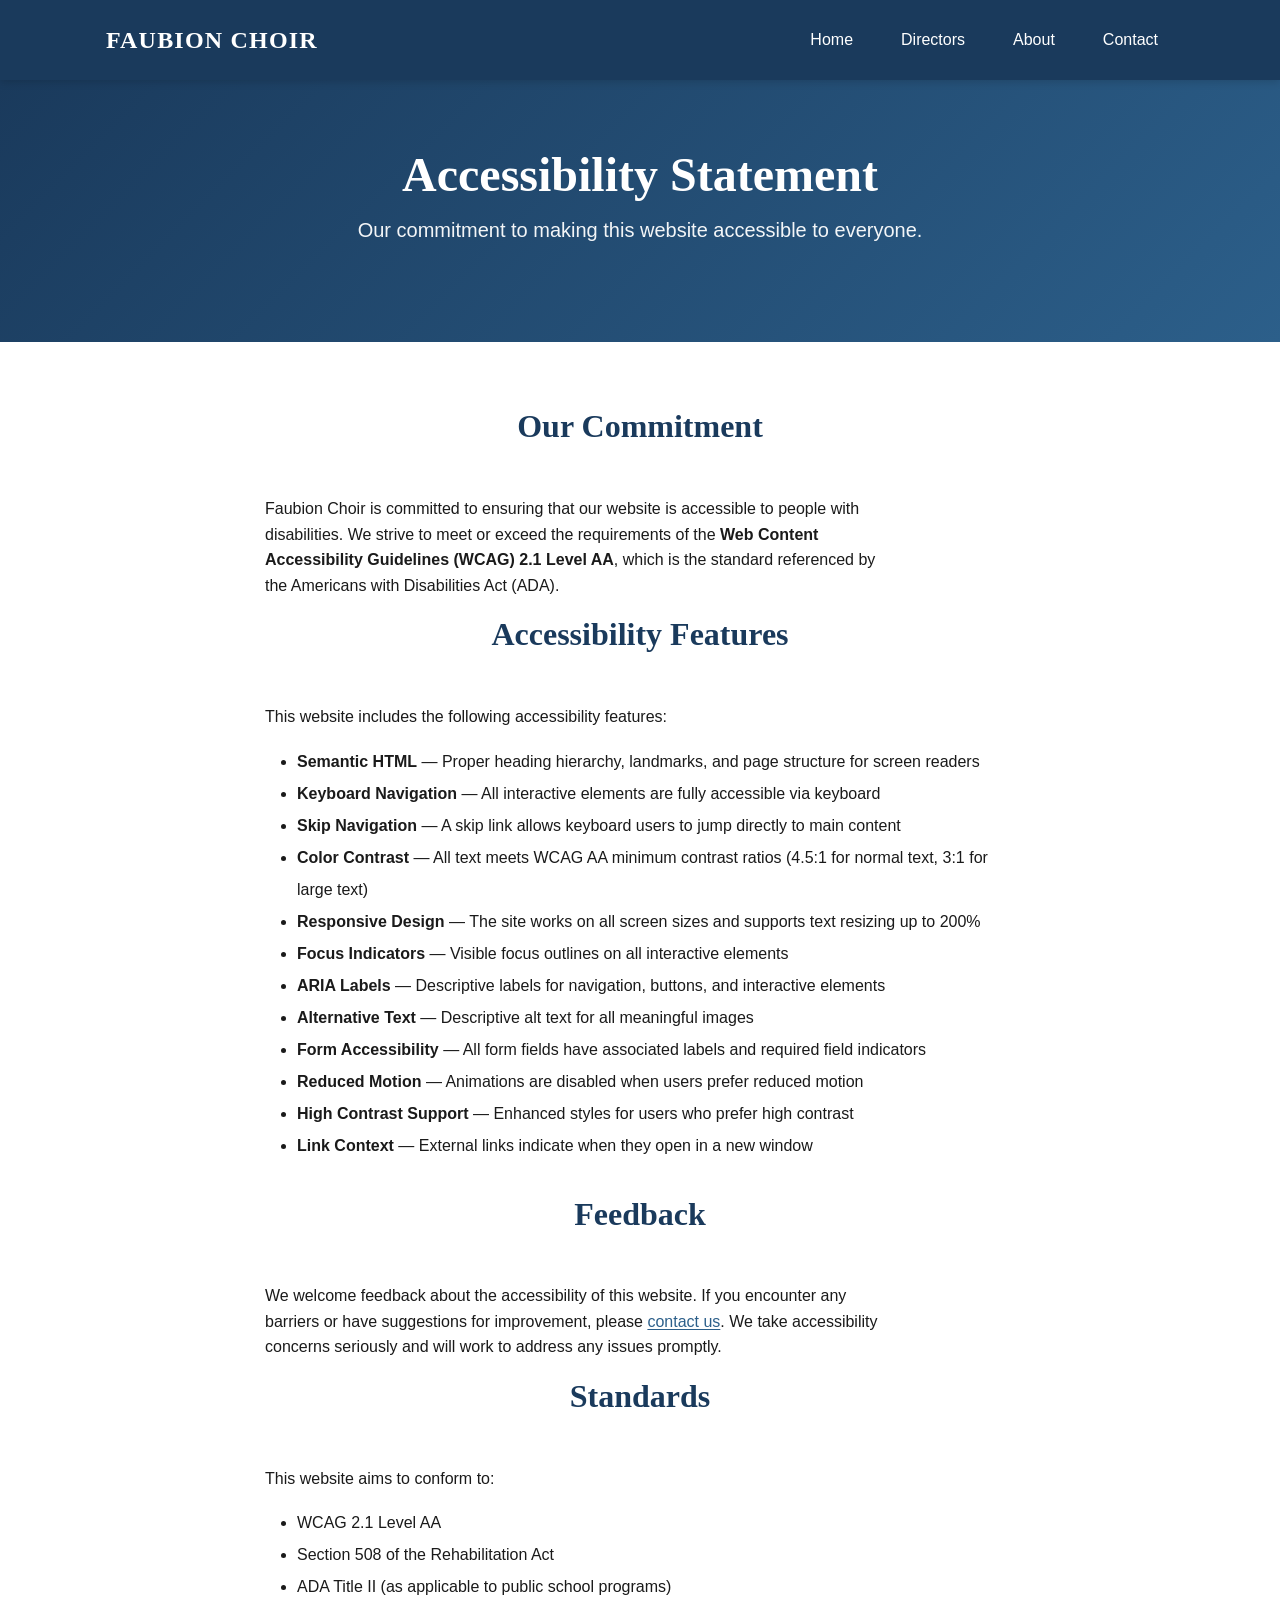
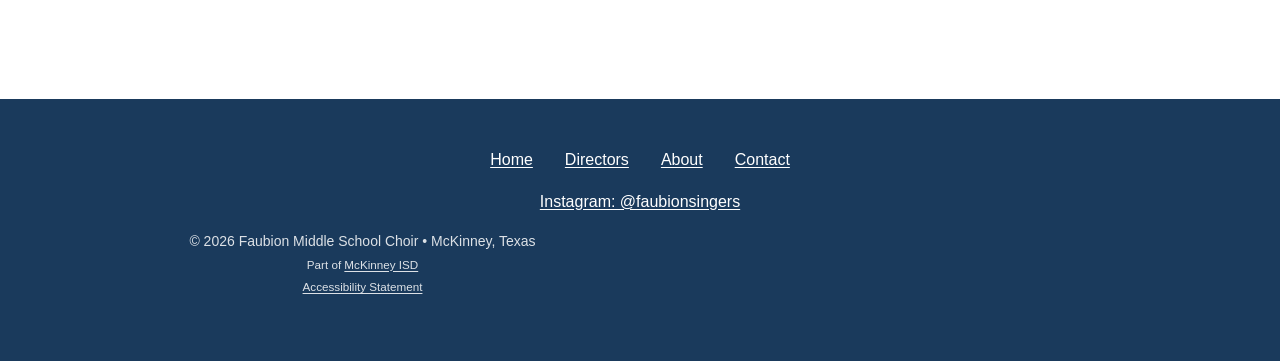
==== accessibility.html @ 10876314 "Add ADA/WCAG 2.1 AA compliant Faubion Choir website Create a fully accessible version of faubionchoi" ====
<!DOCTYPE html>
<html lang="en">
<head>
  <meta charset="UTF-8">
  <meta name="viewport" content="width=device-width, initial-scale=1.0">
  <meta name="description" content="Accessibility statement for the Faubion Choir website. Learn about our commitment to WCAG 2.1 AA compliance.">
  <title>Accessibility - FAUBION CHOIR</title>
  <link rel="stylesheet" href="css/style.css">
</head>
<body>
  <a href="#main-content" class="skip-link">Skip to main content</a>

  <header class="site-header" role="banner">
    <div class="header-inner">
      <div class="site-logo">
        <a href="index.html" aria-label="Faubion Choir - Home">FAUBION CHOIR</a>
      </div>

      <button id="nav-toggle" class="nav-toggle" aria-expanded="false" aria-controls="main-nav" aria-label="Toggle navigation menu">
        <span class="hamburger-icon" aria-hidden="true">&#9776;</span>
        <span class="close-icon" aria-hidden="true">&#10005;</span>
      </button>

      <nav id="main-nav" class="main-nav" aria-label="Main navigation">
        <ul role="list">
          <li><a href="index.html">Home</a></li>
          <li><a href="directors.html">Directors</a></li>
          <li><a href="about.html">About</a></li>
          <li><a href="contact.html">Contact</a></li>
        </ul>
      </nav>
    </div>
  </header>

  <main id="main-content">
    <section class="hero" aria-labelledby="a11y-heading">
      <h1 id="a11y-heading">Accessibility Statement</h1>
      <p>Our commitment to making this website accessible to everyone.</p>
    </section>

    <section class="section" aria-labelledby="commitment-heading">
      <div class="section-inner" style="max-width: 750px;">
        <h2 id="commitment-heading">Our Commitment</h2>
        <p>Faubion Choir is committed to ensuring that our website is accessible to people with disabilities. We strive to meet or exceed the requirements of the <strong>Web Content Accessibility Guidelines (WCAG) 2.1 Level AA</strong>, which is the standard referenced by the Americans with Disabilities Act (ADA).</p>

        <h2>Accessibility Features</h2>
        <p>This website includes the following accessibility features:</p>
        <ul style="margin-bottom: var(--space-lg); padding-left: var(--space-lg); line-height: 2;">
          <li><strong>Semantic HTML</strong> &mdash; Proper heading hierarchy, landmarks, and page structure for screen readers</li>
          <li><strong>Keyboard Navigation</strong> &mdash; All interactive elements are fully accessible via keyboard</li>
          <li><strong>Skip Navigation</strong> &mdash; A skip link allows keyboard users to jump directly to main content</li>
          <li><strong>Color Contrast</strong> &mdash; All text meets WCAG AA minimum contrast ratios (4.5:1 for normal text, 3:1 for large text)</li>
          <li><strong>Responsive Design</strong> &mdash; The site works on all screen sizes and supports text resizing up to 200%</li>
          <li><strong>Focus Indicators</strong> &mdash; Visible focus outlines on all interactive elements</li>
          <li><strong>ARIA Labels</strong> &mdash; Descriptive labels for navigation, buttons, and interactive elements</li>
          <li><strong>Alternative Text</strong> &mdash; Descriptive alt text for all meaningful images</li>
          <li><strong>Form Accessibility</strong> &mdash; All form fields have associated labels and required field indicators</li>
          <li><strong>Reduced Motion</strong> &mdash; Animations are disabled when users prefer reduced motion</li>
          <li><strong>High Contrast Support</strong> &mdash; Enhanced styles for users who prefer high contrast</li>
          <li><strong>Link Context</strong> &mdash; External links indicate when they open in a new window</li>
        </ul>

        <h2>Feedback</h2>
        <p>We welcome feedback about the accessibility of this website. If you encounter any barriers or have suggestions for improvement, please <a href="contact.html">contact us</a>. We take accessibility concerns seriously and will work to address any issues promptly.</p>

        <h2>Standards</h2>
        <p>This website aims to conform to:</p>
        <ul style="margin-bottom: var(--space-lg); padding-left: var(--space-lg); line-height: 2;">
          <li>WCAG 2.1 Level AA</li>
          <li>Section 508 of the Rehabilitation Act</li>
          <li>ADA Title II (as applicable to public school programs)</li>
        </ul>
      </div>
    </section>
  </main>

  <footer class="site-footer" role="contentinfo">
    <div class="footer-inner">
      <nav class="footer-nav" aria-label="Footer navigation">
        <ul role="list">
          <li><a href="index.html">Home</a></li>
          <li><a href="directors.html">Directors</a></li>
          <li><a href="about.html">About</a></li>
          <li><a href="contact.html">Contact</a></li>
        </ul>
      </nav>
      <div class="footer-social">
        <a href="https://www.instagram.com/faubionsingers/" target="_blank" rel="noopener noreferrer" aria-label="Faubion Choir on Instagram (opens in new window)">
          Instagram: @faubionsingers
        </a>
      </div>
      <p class="footer-copy">
        &copy; 2026 Faubion Middle School Choir &bull; McKinney, Texas<br>
        <small>Part of <a href="https://www.mckinneyisd.net" target="_blank" rel="noopener noreferrer">McKinney ISD</a></small><br>
        <small><a href="accessibility.html">Accessibility Statement</a></small>
      </p>
    </div>
  </footer>

  <script src="js/main.js"></script>
</body>
</html>
---- css/style.css ----
/* ===== CSS Custom Properties ===== */
:root {
  /* Colors - WCAG AA contrast ratios verified */
  --color-primary: #1a3a5c;       /* Dark navy - 10.5:1 on white */
  --color-primary-light: #2c5f8a; /* Medium navy - 5.2:1 on white */
  --color-accent: #b8860b;        /* Dark goldenrod - 4.6:1 on white */
  --color-accent-dark: #8b6508;   /* Darker gold - 5.8:1 on white */
  --color-text: #1a1a1a;          /* Near black - 16.6:1 on white */
  --color-text-light: #4a4a4a;    /* Dark gray - 8.6:1 on white */
  --color-bg: #ffffff;
  --color-bg-alt: #f5f5f0;
  --color-bg-dark: #1a3a5c;
  --color-border: #d0d0d0;
  --color-focus: #2c5f8a;
  --color-white: #ffffff;
  --color-error: #c0392b;

  /* Typography */
  --font-heading: 'Georgia', 'Times New Roman', serif;
  --font-body: 'Segoe UI', 'Helvetica Neue', Arial, sans-serif;

  /* Spacing */
  --space-xs: 0.25rem;
  --space-sm: 0.5rem;
  --space-md: 1rem;
  --space-lg: 2rem;
  --space-xl: 3rem;
  --space-2xl: 4rem;

  /* Layout */
  --max-width: 1100px;
  --header-height: 80px;
}

/* ===== Reset & Base ===== */
*,
*::before,
*::after {
  box-sizing: border-box;
  margin: 0;
  padding: 0;
}

html {
  font-size: 100%;
  scroll-behavior: smooth;
}

/* Respect reduced motion preference */
@media (prefers-reduced-motion: reduce) {
  html {
    scroll-behavior: auto;
  }
  *,
  *::before,
  *::after {
    animation-duration: 0.01ms !important;
    animation-iteration-count: 1 !important;
    transition-duration: 0.01ms !important;
  }
}

body {
  font-family: var(--font-body);
  font-size: 1rem;
  line-height: 1.6;
  color: var(--color-text);
  background-color: var(--color-bg);
  -webkit-text-size-adjust: 100%;
}

/* ===== Focus Styles (ADA Critical) ===== */
:focus-visible {
  outline: 3px solid var(--color-focus);
  outline-offset: 2px;
}

:focus:not(:focus-visible) {
  outline: none;
}

/* ===== Skip Navigation (ADA Critical) ===== */
.skip-link {
  position: absolute;
  top: -100%;
  left: var(--space-md);
  background: var(--color-primary);
  color: var(--color-white);
  padding: var(--space-sm) var(--space-md);
  z-index: 1000;
  font-size: 0.875rem;
  text-decoration: none;
  border-radius: 0 0 4px 4px;
}

.skip-link:focus {
  top: 0;
}

/* ===== Typography ===== */
h1, h2, h3, h4 {
  font-family: var(--font-heading);
  color: var(--color-primary);
  line-height: 1.3;
}

h1 {
  font-size: clamp(1.75rem, 4vw, 2.5rem);
  margin-bottom: var(--space-md);
}

h2 {
  font-size: clamp(1.5rem, 3vw, 2rem);
  margin-bottom: var(--space-md);
}

h3 {
  font-size: clamp(1.125rem, 2.5vw, 1.5rem);
  margin-bottom: var(--space-sm);
}

p {
  margin-bottom: var(--space-md);
  max-width: 70ch; /* Improve readability */
}

a {
  color: var(--color-primary-light);
  text-decoration: underline;
  text-underline-offset: 2px;
}

a:hover {
  color: var(--color-accent-dark);
}

img {
  max-width: 100%;
  height: auto;
  display: block;
}

/* ===== Visually Hidden (Screen Reader Only) ===== */
.sr-only {
  position: absolute;
  width: 1px;
  height: 1px;
  padding: 0;
  margin: -1px;
  overflow: hidden;
  clip: rect(0, 0, 0, 0);
  white-space: nowrap;
  border: 0;
}

/* ===== Header & Navigation ===== */
.site-header {
  background-color: var(--color-bg-dark);
  color: var(--color-white);
  position: sticky;
  top: 0;
  z-index: 100;
  box-shadow: 0 2px 8px rgba(0, 0, 0, 0.15);
}

.header-inner {
  max-width: var(--max-width);
  margin: 0 auto;
  padding: 0 var(--space-md);
  display: flex;
  align-items: center;
  justify-content: space-between;
  min-height: var(--header-height);
}

.site-logo a {
  color: var(--color-white);
  text-decoration: none;
  font-family: var(--font-heading);
  font-size: 1.5rem;
  font-weight: bold;
  letter-spacing: 0.05em;
}

.site-logo a:hover,
.site-logo a:focus-visible {
  color: var(--color-accent);
}

/* Main Navigation */
.main-nav ul {
  list-style: none;
  display: flex;
  gap: var(--space-md);
}

.main-nav a {
  color: var(--color-white);
  text-decoration: none;
  padding: var(--space-sm) var(--space-md);
  font-size: 1rem;
  font-weight: 500;
  border-radius: 4px;
  transition: background-color 0.2s ease;
}

.main-nav a:hover,
.main-nav a:focus-visible {
  background-color: rgba(255, 255, 255, 0.15);
}

.main-nav a[aria-current="page"] {
  background-color: rgba(255, 255, 255, 0.2);
  border-bottom: 2px solid var(--color-accent);
}

/* Mobile Nav Toggle */
.nav-toggle {
  display: none;
  background: none;
  border: none;
  color: var(--color-white);
  font-size: 1.5rem;
  cursor: pointer;
  padding: var(--space-sm);
  line-height: 1;
}

.nav-toggle[aria-expanded="true"] .hamburger-icon {
  display: none;
}

.nav-toggle[aria-expanded="false"] .close-icon,
.nav-toggle:not([aria-expanded]) .close-icon {
  display: none;
}

.nav-toggle[aria-expanded="true"] .close-icon {
  display: inline;
}

/* ===== Hero Section ===== */
.hero {
  background-color: var(--color-bg-dark);
  color: var(--color-white);
  text-align: center;
  padding: var(--space-2xl) var(--space-md);
  background-image: linear-gradient(135deg, var(--color-primary) 0%, #2c5f8a 100%);
}

.hero h1 {
  color: var(--color-white);
  font-size: clamp(2rem, 5vw, 3rem);
  margin-bottom: var(--space-sm);
}

.hero p {
  font-size: clamp(1rem, 2.5vw, 1.25rem);
  max-width: 600px;
  margin: 0 auto var(--space-lg);
  opacity: 0.95;
}

.hero .cta-btn {
  display: inline-block;
  background-color: var(--color-accent);
  color: var(--color-white);
  padding: var(--space-sm) var(--space-lg);
  text-decoration: none;
  font-size: 1.125rem;
  font-weight: 600;
  border-radius: 4px;
  transition: background-color 0.2s ease;
}

.hero .cta-btn:hover,
.hero .cta-btn:focus-visible {
  background-color: var(--color-accent-dark);
}

/* ===== Main Content ===== */
main {
  min-height: 60vh;
}

.container {
  max-width: var(--max-width);
  margin: 0 auto;
  padding: var(--space-2xl) var(--space-md);
}

/* ===== Section Styles ===== */
.section {
  padding: var(--space-2xl) var(--space-md);
}

.section--alt {
  background-color: var(--color-bg-alt);
}

.section-inner {
  max-width: var(--max-width);
  margin: 0 auto;
}

.section h2 {
  text-align: center;
  margin-bottom: var(--space-xl);
}

/* ===== Testimonials ===== */
.testimonials {
  display: grid;
  grid-template-columns: repeat(auto-fit, minmax(280px, 1fr));
  gap: var(--space-lg);
}

.testimonial-card {
  background: var(--color-bg);
  border: 1px solid var(--color-border);
  border-radius: 8px;
  padding: var(--space-lg);
  box-shadow: 0 2px 4px rgba(0, 0, 0, 0.05);
}

.testimonial-card blockquote {
  font-style: italic;
  font-size: 1.05rem;
  line-height: 1.7;
  color: var(--color-text);
  margin-bottom: var(--space-md);
  border-left: 3px solid var(--color-accent);
  padding-left: var(--space-md);
}

.testimonial-card cite {
  display: block;
  font-style: normal;
  font-weight: 600;
  color: var(--color-primary);
  font-size: 0.9rem;
}

/* ===== Director Cards ===== */
.directors-grid {
  display: grid;
  grid-template-columns: repeat(auto-fit, minmax(300px, 1fr));
  gap: var(--space-xl);
}

.director-card {
  background: var(--color-bg);
  border: 1px solid var(--color-border);
  border-radius: 8px;
  overflow: hidden;
  box-shadow: 0 2px 8px rgba(0, 0, 0, 0.08);
}

.director-card .director-photo {
  width: 100%;
  aspect-ratio: 4 / 3;
  object-fit: cover;
  background-color: var(--color-bg-alt);
}

.director-card .director-info {
  padding: var(--space-lg);
}

.director-card h3 {
  margin-bottom: var(--space-xs);
}

.director-card .director-title {
  color: var(--color-accent-dark);
  font-weight: 600;
  font-size: 0.95rem;
  margin-bottom: var(--space-md);
}

.director-card p {
  color: var(--color-text-light);
  font-size: 0.95rem;
  line-height: 1.7;
}

/* ===== Info Cards ===== */
.info-grid {
  display: grid;
  grid-template-columns: repeat(auto-fit, minmax(250px, 1fr));
  gap: var(--space-lg);
}

.info-card {
  text-align: center;
  padding: var(--space-lg);
  background: var(--color-bg);
  border-radius: 8px;
  border: 1px solid var(--color-border);
}

.info-card .icon {
  font-size: 2.5rem;
  margin-bottom: var(--space-md);
  display: block;
}

.info-card h3 {
  margin-bottom: var(--space-sm);
}

.info-card p {
  color: var(--color-text-light);
  font-size: 0.95rem;
  margin: 0 auto;
}

/* ===== Footer ===== */
.site-footer {
  background-color: var(--color-bg-dark);
  color: var(--color-white);
  text-align: center;
  padding: var(--space-xl) var(--space-md);
}

.footer-inner {
  max-width: var(--max-width);
  margin: 0 auto;
}

.site-footer a {
  color: var(--color-white);
  text-decoration: underline;
}

.site-footer a:hover,
.site-footer a:focus-visible {
  color: var(--color-accent);
}

.footer-nav {
  margin-bottom: var(--space-md);
}

.footer-nav ul {
  list-style: none;
  display: flex;
  justify-content: center;
  gap: var(--space-lg);
  flex-wrap: wrap;
}

.footer-social {
  margin-bottom: var(--space-md);
}

.footer-social a {
  display: inline-flex;
  align-items: center;
  gap: var(--space-xs);
  margin: 0 var(--space-sm);
}

.footer-copy {
  font-size: 0.875rem;
  opacity: 0.85;
}

/* ===== Responsive Design ===== */
@media (max-width: 768px) {
  .nav-toggle {
    display: block;
  }

  .main-nav {
    display: none;
    position: absolute;
    top: var(--header-height);
    left: 0;
    right: 0;
    background-color: var(--color-bg-dark);
    box-shadow: 0 4px 8px rgba(0, 0, 0, 0.2);
  }

  .main-nav.is-open {
    display: block;
  }

  .main-nav ul {
    flex-direction: column;
    padding: var(--space-md);
    gap: var(--space-xs);
  }

  .main-nav a {
    display: block;
    padding: var(--space-sm) var(--space-md);
  }

  .hero {
    padding: var(--space-xl) var(--space-md);
  }

  .directors-grid {
    grid-template-columns: 1fr;
  }

  .footer-nav ul {
    flex-direction: column;
    gap: var(--space-sm);
  }
}

/* ===== High Contrast Mode ===== */
@media (prefers-contrast: high) {
  :root {
    --color-border: #000000;
    --color-text-light: #1a1a1a;
  }

  .testimonial-card,
  .director-card,
  .info-card {
    border-width: 2px;
  }
}

/* ===== Print Styles ===== */
@media print {
  .site-header,
  .site-footer,
  .skip-link,
  .nav-toggle {
    display: none;
  }

  body {
    font-size: 12pt;
    color: #000;
    background: #fff;
  }

  a {
    color: #000;
    text-decoration: underline;
  }

  .hero {
    background: #fff;
    color: #000;
    padding: 1rem 0;
  }

  .hero h1 {
    color: #000;
  }
}
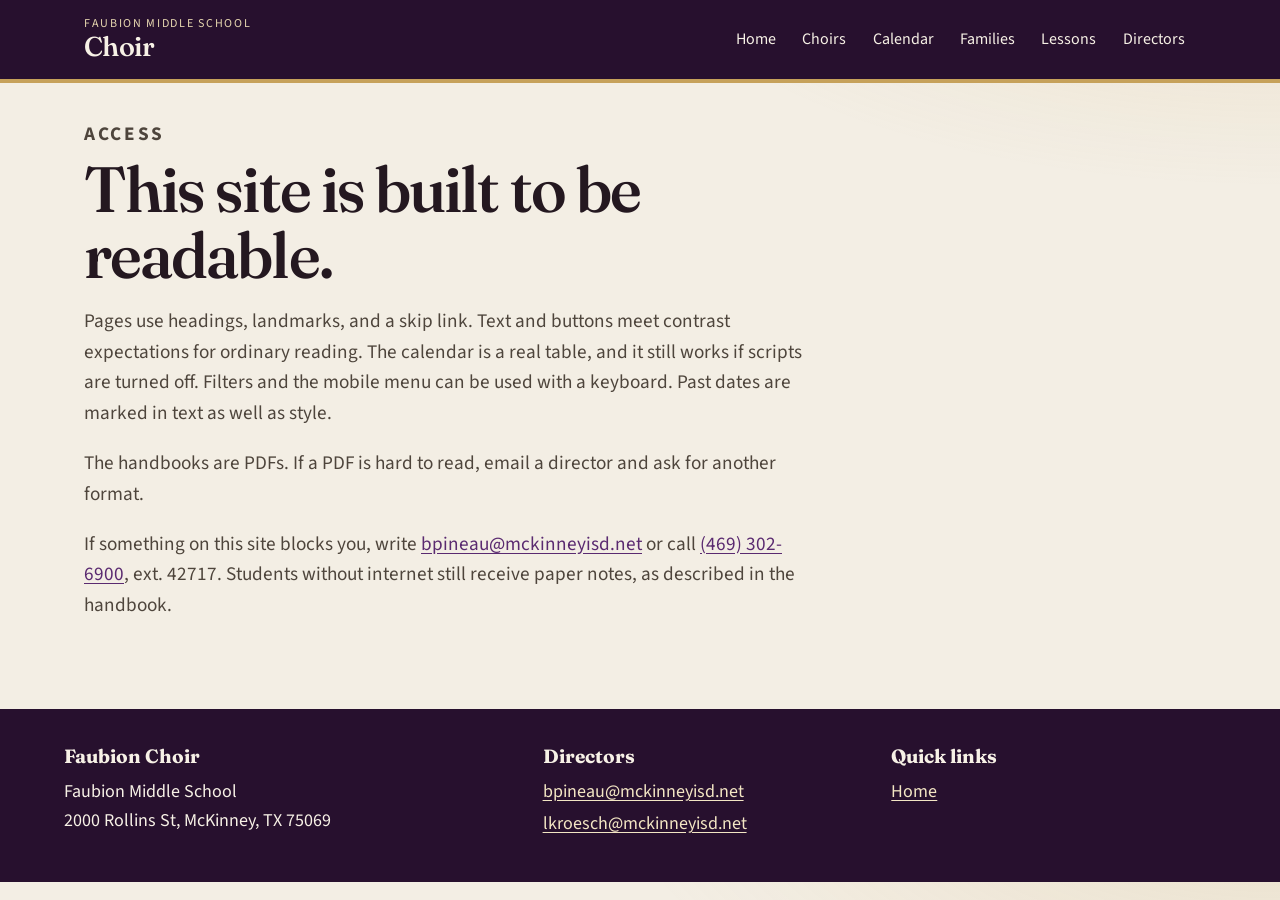
==== commit 66112622: "Add a static Faubion Choir site that can be hosted for free. Co-authored-by: Cursor <cursoragent@cur" ====
--- a/accessibility.html
+++ b/accessibility.html
@@ -1,102 +1,65 @@
 <!DOCTYPE html>
 <html lang="en">
 <head>
-  <meta charset="UTF-8">
-  <meta name="viewport" content="width=device-width, initial-scale=1.0">
-  <meta name="description" content="Accessibility statement for the Faubion Choir website. Learn about our commitment to WCAG 2.1 AA compliance.">
-  <title>Accessibility - FAUBION CHOIR</title>
+  <meta charset="utf-8">
+  <meta name="viewport" content="width=device-width, initial-scale=1">
+  <title>Accessibility · Faubion Choir</title>
+  <meta name="description" content="Accessibility of the Faubion Choir website and how to report a barrier.">
+  <link rel="icon" href="favicon.svg" type="image/svg+xml">
+  <link rel="preconnect" href="https://fonts.googleapis.com">
+  <link rel="preconnect" href="https://fonts.gstatic.com" crossorigin>
+  <link href="https://fonts.googleapis.com/css2?family=Fraunces:opsz,wght@9..144,560;9..144,640&family=Source+Sans+3:wght@400;600;700&display=swap" rel="stylesheet">
   <link rel="stylesheet" href="css/style.css">
 </head>
 <body>
-  <a href="#main-content" class="skip-link">Skip to main content</a>
-
-  <header class="site-header" role="banner">
+  <a class="skip" href="#main">Skip to content</a>
+  <header class="site-header">
     <div class="header-inner">
-      <div class="site-logo">
-        <a href="index.html" aria-label="Faubion Choir - Home">FAUBION CHOIR</a>
-      </div>
-
-      <button id="nav-toggle" class="nav-toggle" aria-expanded="false" aria-controls="main-nav" aria-label="Toggle navigation menu">
-        <span class="hamburger-icon" aria-hidden="true">&#9776;</span>
-        <span class="close-icon" aria-hidden="true">&#10005;</span>
-      </button>
-
-      <nav id="main-nav" class="main-nav" aria-label="Main navigation">
-        <ul role="list">
+      <a class="brand" href="index.html">
+        <span class="brand-kicker">Faubion Middle School</span>
+        <span class="brand-name">Choir</span>
+      </a>
+      <button class="nav-toggle" type="button" aria-expanded="false" aria-controls="site-nav">Menu</button>
+      <nav class="site-nav" id="site-nav" aria-label="Primary">
+        <ul>
           <li><a href="index.html">Home</a></li>
+          <li><a href="choirs.html">Choirs</a></li>
+          <li><a href="calendar.html">Calendar</a></li>
+          <li><a href="families.html">Families</a></li>
+          <li><a href="lessons.html">Lessons</a></li>
           <li><a href="directors.html">Directors</a></li>
-          <li><a href="about.html">About</a></li>
-          <li><a href="contact.html">Contact</a></li>
         </ul>
       </nav>
     </div>
   </header>
 
-  <main id="main-content">
-    <section class="hero" aria-labelledby="a11y-heading">
-      <h1 id="a11y-heading">Accessibility Statement</h1>
-      <p>Our commitment to making this website accessible to everyone.</p>
-    </section>
-
-    <section class="section" aria-labelledby="commitment-heading">
-      <div class="section-inner" style="max-width: 750px;">
-        <h2 id="commitment-heading">Our Commitment</h2>
-        <p>Faubion Choir is committed to ensuring that our website is accessible to people with disabilities. We strive to meet or exceed the requirements of the <strong>Web Content Accessibility Guidelines (WCAG) 2.1 Level AA</strong>, which is the standard referenced by the Americans with Disabilities Act (ADA).</p>
-
-        <h2>Accessibility Features</h2>
-        <p>This website includes the following accessibility features:</p>
-        <ul style="margin-bottom: var(--space-lg); padding-left: var(--space-lg); line-height: 2;">
-          <li><strong>Semantic HTML</strong> &mdash; Proper heading hierarchy, landmarks, and page structure for screen readers</li>
-          <li><strong>Keyboard Navigation</strong> &mdash; All interactive elements are fully accessible via keyboard</li>
-          <li><strong>Skip Navigation</strong> &mdash; A skip link allows keyboard users to jump directly to main content</li>
-          <li><strong>Color Contrast</strong> &mdash; All text meets WCAG AA minimum contrast ratios (4.5:1 for normal text, 3:1 for large text)</li>
-          <li><strong>Responsive Design</strong> &mdash; The site works on all screen sizes and supports text resizing up to 200%</li>
-          <li><strong>Focus Indicators</strong> &mdash; Visible focus outlines on all interactive elements</li>
-          <li><strong>ARIA Labels</strong> &mdash; Descriptive labels for navigation, buttons, and interactive elements</li>
-          <li><strong>Alternative Text</strong> &mdash; Descriptive alt text for all meaningful images</li>
-          <li><strong>Form Accessibility</strong> &mdash; All form fields have associated labels and required field indicators</li>
-          <li><strong>Reduced Motion</strong> &mdash; Animations are disabled when users prefer reduced motion</li>
-          <li><strong>High Contrast Support</strong> &mdash; Enhanced styles for users who prefer high contrast</li>
-          <li><strong>Link Context</strong> &mdash; External links indicate when they open in a new window</li>
-        </ul>
-
-        <h2>Feedback</h2>
-        <p>We welcome feedback about the accessibility of this website. If you encounter any barriers or have suggestions for improvement, please <a href="contact.html">contact us</a>. We take accessibility concerns seriously and will work to address any issues promptly.</p>
-
-        <h2>Standards</h2>
-        <p>This website aims to conform to:</p>
-        <ul style="margin-bottom: var(--space-lg); padding-left: var(--space-lg); line-height: 2;">
-          <li>WCAG 2.1 Level AA</li>
-          <li>Section 508 of the Rehabilitation Act</li>
-          <li>ADA Title II (as applicable to public school programs)</li>
-        </ul>
-      </div>
-    </section>
+  <main id="main">
+    <header class="page-head">
+      <p class="kicker">Access</p>
+      <h1>This site is built to be readable.</h1>
+      <p>Pages use headings, landmarks, and a skip link. Text and buttons meet contrast expectations for ordinary reading. The calendar is a real table, and it still works if scripts are turned off. Filters and the mobile menu can be used with a keyboard. Past dates are marked in text as well as style.</p>
+      <p>The handbooks are PDFs. If a PDF is hard to read, email a director and ask for another format.</p>
+      <p>If something on this site blocks you, write <a href="mailto:bpineau@mckinneyisd.net">bpineau@mckinneyisd.net</a> or call <a href="tel:+14693026900">(469) 302-6900</a>, ext. 42717. Students without internet still receive paper notes, as described in the handbook.</p>
+    </header>
   </main>
 
-  <footer class="site-footer" role="contentinfo">
+  <footer class="site-footer">
     <div class="footer-inner">
-      <nav class="footer-nav" aria-label="Footer navigation">
-        <ul role="list">
-          <li><a href="index.html">Home</a></li>
-          <li><a href="directors.html">Directors</a></li>
-          <li><a href="about.html">About</a></li>
-          <li><a href="contact.html">Contact</a></li>
-        </ul>
-      </nav>
-      <div class="footer-social">
-        <a href="https://www.instagram.com/faubionsingers/" target="_blank" rel="noopener noreferrer" aria-label="Faubion Choir on Instagram (opens in new window)">
-          Instagram: @faubionsingers
-        </a>
+      <div>
+        <h2>Faubion Choir</h2>
+        <address>Faubion Middle School<br>2000 Rollins St, McKinney, TX 75069</address>
       </div>
-      <p class="footer-copy">
-        &copy; 2026 Faubion Middle School Choir &bull; McKinney, Texas<br>
-        <small>Part of <a href="https://www.mckinneyisd.net" target="_blank" rel="noopener noreferrer">McKinney ISD</a></small><br>
-        <small><a href="accessibility.html">Accessibility Statement</a></small>
-      </p>
+      <div>
+        <h2>Directors</h2>
+        <p><a href="mailto:bpineau@mckinneyisd.net">bpineau@mckinneyisd.net</a></p>
+        <p><a href="mailto:lkroesch@mckinneyisd.net">lkroesch@mckinneyisd.net</a></p>
+      </div>
+      <div>
+        <h2>Quick links</h2>
+        <p><a href="index.html">Home</a></p>
+      </div>
     </div>
   </footer>
-
   <script src="js/main.js"></script>
 </body>
 </html>
--- a/css/style.css
+++ b/css/style.css
@@ -1,557 +1,633 @@
-/* ===== CSS Custom Properties ===== */
 :root {
-  /* Colors - WCAG AA contrast ratios verified */
-  --color-primary: #1a3a5c;       /* Dark navy - 10.5:1 on white */
-  --color-primary-light: #2c5f8a; /* Medium navy - 5.2:1 on white */
-  --color-accent: #b8860b;        /* Dark goldenrod - 4.6:1 on white */
-  --color-accent-dark: #8b6508;   /* Darker gold - 5.8:1 on white */
-  --color-text: #1a1a1a;          /* Near black - 16.6:1 on white */
-  --color-text-light: #4a4a4a;    /* Dark gray - 8.6:1 on white */
-  --color-bg: #ffffff;
-  --color-bg-alt: #f5f5f0;
-  --color-bg-dark: #1a3a5c;
-  --color-border: #d0d0d0;
-  --color-focus: #2c5f8a;
-  --color-white: #ffffff;
-  --color-error: #c0392b;
-
-  /* Typography */
-  --font-heading: 'Georgia', 'Times New Roman', serif;
-  --font-body: 'Segoe UI', 'Helvetica Neue', Arial, sans-serif;
-
-  /* Spacing */
-  --space-xs: 0.25rem;
-  --space-sm: 0.5rem;
-  --space-md: 1rem;
-  --space-lg: 2rem;
-  --space-xl: 3rem;
-  --space-2xl: 4rem;
-
-  /* Layout */
-  --max-width: 1100px;
-  --header-height: 80px;
-}
-
-/* ===== Reset & Base ===== */
+  --ink: #241820;
+  --ink-soft: #4e453c;
+  --plum: #3d1848;
+  --plum-deep: #27102e;
+  --plum-mid: #5a2a70;
+  --gold: #8a6418;
+  --paper: #f3eee4;
+  --card: #fffdf8;
+  --line: #e3d7c6;
+  --focus: #8a4b00;
+  --serif: "Fraunces", "Iowan Old Style", Palatino, Georgia, serif;
+  --sans: "Source Sans 3", "Segoe UI", sans-serif;
+  --shadow: 0 16px 40px rgba(36, 24, 32, 0.08);
+  --max: 72rem;
+}
+
 *,
 *::before,
 *::after {
   box-sizing: border-box;
+}
+
+html {
+  scroll-behavior: smooth;
+}
+
+body {
+  margin: 0;
+  background:
+    radial-gradient(1200px 500px at 100% -10%, rgba(198, 161, 90, 0.18), transparent 55%),
+    var(--paper);
+  color: var(--ink);
+  font-family: var(--sans);
+  font-size: 1.125rem;
+  line-height: 1.6;
+}
+
+img {
+  max-width: 100%;
+  height: auto;
+}
+
+a {
+  color: var(--plum-mid);
+  text-underline-offset: 0.18em;
+}
+
+a:hover {
+  color: var(--plum);
+}
+
+:focus-visible {
+  outline: 3px solid var(--focus);
+  outline-offset: 3px;
+}
+
+.skip {
+  position: absolute;
+  left: 1rem;
+  top: 0;
+  transform: translateY(-120%);
+  background: var(--card);
+  color: var(--ink);
+  padding: 0.6rem 1rem;
+  z-index: 20;
+}
+
+.skip:focus {
+  transform: none;
+}
+
+.site-header {
+  background: var(--plum-deep);
+  color: #f7f1e6;
+  position: sticky;
+  top: 0;
+  z-index: 10;
+  border-bottom: 4px solid #c6a15a;
+}
+
+.header-inner {
+  max-width: var(--max);
+  margin: 0 auto;
+  padding: 0.85rem 1.25rem;
+  display: flex;
+  align-items: center;
+  gap: 1rem;
+}
+
+.brand {
+  color: inherit;
+  text-decoration: none;
+  margin-right: auto;
+}
+
+.brand-kicker {
+  display: block;
+  font-size: 0.75rem;
+  letter-spacing: 0.14em;
+  text-transform: uppercase;
+  color: #e7d7b0;
+}
+
+.brand-name {
+  font-family: var(--serif);
+  font-size: 1.7rem;
+  font-weight: 560;
+  letter-spacing: -0.02em;
+  line-height: 1;
+}
+
+.nav-toggle {
+  display: none;
+  background: transparent;
+  color: #f7f1e6;
+  border: 1px solid rgba(247, 241, 230, 0.45);
+  border-radius: 999px;
+  padding: 0.4rem 0.9rem;
+  font: inherit;
+  font-size: 1rem;
+}
+
+.site-nav ul {
+  display: flex;
+  gap: 0.25rem;
+  list-style: none;
   margin: 0;
   padding: 0;
 }
 
-html {
-  font-size: 100%;
-  scroll-behavior: smooth;
-}
-
-/* Respect reduced motion preference */
+.site-nav a {
+  color: #f7f1e6;
+  text-decoration: none;
+  padding: 0.45rem 0.7rem;
+  border-radius: 999px;
+  font-size: 1rem;
+}
+
+.site-nav a:hover,
+.site-nav a[aria-current="page"] {
+  background: rgba(247, 241, 230, 0.14);
+  color: #fff;
+}
+
+.site-nav a[aria-current="page"] {
+  box-shadow: inset 0 -2px 0 #c6a15a;
+}
+
+main {
+  max-width: var(--max);
+  margin: 0 auto;
+  padding: 2.25rem 1.25rem 4rem;
+}
+
+.hero-figure {
+  margin: 0 0 1.5rem;
+}
+
+.hero-figure img,
+.photo-row img,
+.portrait,
+.ensemble img {
+  display: block;
+  width: 100%;
+  object-fit: cover;
+  border-radius: 1rem;
+}
+
+.hero-figure img {
+  max-height: 32rem;
+  object-position: center 35%;
+}
+
+.photo-row {
+  display: grid;
+  grid-template-columns: 1.15fr 0.85fr 1fr;
+  gap: 1rem;
+  margin: 1.5rem 0 2rem;
+}
+
+.photo-row img {
+  height: 18rem;
+}
+
+.portrait {
+  aspect-ratio: 4 / 5;
+  object-position: center top;
+  margin-bottom: 0.9rem;
+}
+
+.ensemble img {
+  aspect-ratio: 3 / 2;
+  margin: -1.2rem -1.3rem 0.9rem;
+  width: calc(100% + 2.6rem);
+  border-radius: 1rem 1rem 0 0;
+}
+
+.hero {
+  display: grid;
+  grid-template-columns: 1.4fr 0.8fr;
+  gap: 1.5rem;
+  align-items: stretch;
+  margin-bottom: 2.5rem;
+}
+
+.hero-copy h1,
+.page-head h1 {
+  font-family: var(--serif);
+  font-weight: 560;
+  font-size: clamp(2.4rem, 5vw, 4.4rem);
+  line-height: 1.02;
+  letter-spacing: -0.03em;
+  margin: 0 0 0.8rem;
+}
+
+.lede {
+  font-size: 1.25rem;
+  color: var(--ink-soft);
+  margin-top: 0;
+}
+
+.actions {
+  display: flex;
+  flex-wrap: wrap;
+  gap: 0.75rem;
+  margin-top: 1.4rem;
+}
+
+.button {
+  display: inline-block;
+  background: var(--plum);
+  color: #f7f1e6;
+  text-decoration: none;
+  padding: 0.7rem 1.1rem;
+  border-radius: 999px;
+  font-weight: 600;
+  border: 2px solid var(--plum);
+}
+
+.button:hover {
+  background: var(--plum-deep);
+  color: #fff;
+}
+
+.button.secondary {
+  background: transparent;
+  color: var(--plum);
+}
+
+.button.secondary:hover {
+  background: var(--plum);
+  color: #f7f1e6;
+}
+
+.next-card,
+.card,
+.quote,
+.person,
+.ensemble,
+.panel {
+  background: var(--card);
+  border: 1px solid var(--line);
+  border-radius: 1.1rem;
+  box-shadow: var(--shadow);
+}
+
+.next-card {
+  padding: 1.25rem 1.35rem;
+}
+
+.next-card h2,
+.section-title {
+  font-family: var(--serif);
+  font-size: 1.5rem;
+  margin: 0 0 0.75rem;
+}
+
+.next-card ol {
+  margin: 0;
+  padding-left: 1.2rem;
+}
+
+.next-card li {
+  margin: 0.55rem 0;
+}
+
+.next-card .when {
+  display: block;
+  font-size: 0.95rem;
+  color: var(--ink-soft);
+}
+
+.kicker {
+  letter-spacing: 0.14em;
+  text-transform: uppercase;
+  font-size: 0.78rem;
+  font-weight: 700;
+  color: var(--gold);
+  margin: 0 0 0.4rem;
+}
+
+.grid-3,
+.grid-2 {
+  display: grid;
+  gap: 1rem;
+}
+
+.grid-3 {
+  grid-template-columns: repeat(3, 1fr);
+}
+
+.grid-2 {
+  grid-template-columns: repeat(2, 1fr);
+}
+
+.card,
+.panel,
+.person,
+.ensemble {
+  padding: 1.2rem 1.3rem;
+}
+
+.ensemble {
+  overflow: hidden;
+  padding-top: 0;
+}
+
+.card h2,
+.panel h2,
+.person h2,
+.ensemble h2,
+.panel h3 {
+  font-family: var(--serif);
+  font-weight: 560;
+  line-height: 1.15;
+}
+
+.card h2,
+.panel h2,
+.person h2,
+.ensemble h2 {
+  font-size: 1.55rem;
+  margin: 0 0 0.4rem;
+}
+
+.panel h3 {
+  font-size: 1.2rem;
+  margin: 1rem 0 0.2rem;
+}
+
+.stack {
+  margin-top: 1rem;
+}
+
+.fee {
+  font-family: var(--serif);
+  font-size: 2.6rem;
+  margin: 0.2rem 0;
+  letter-spacing: -0.03em;
+}
+
+code,
+.pill {
+  font-family: ui-monospace, "Source Sans 3", sans-serif;
+}
+
+.pill {
+  display: inline-block;
+  background: #f3e7c8;
+  color: #3d2a08;
+  border-radius: 999px;
+  padding: 0.1rem 0.55rem;
+  font-weight: 700;
+  font-size: 0.95rem;
+}
+
+.quotes {
+  display: grid;
+  grid-template-columns: repeat(3, 1fr);
+  gap: 1rem;
+  margin: 2rem 0;
+}
+
+.quote {
+  margin: 0;
+  padding: 1.2rem 1.25rem 1rem;
+  border-top: 6px solid var(--plum);
+}
+
+.quote p {
+  font-family: var(--serif);
+  font-size: 1.2rem;
+  line-height: 1.35;
+  margin: 0 0 0.8rem;
+}
+
+.quote footer {
+  color: var(--ink-soft);
+  font-size: 0.95rem;
+}
+
+.page-head {
+  margin-bottom: 1.5rem;
+  max-width: 46rem;
+}
+
+.page-head p {
+  color: var(--ink-soft);
+  font-size: 1.2rem;
+}
+
+.badge {
+  display: inline-block;
+  border-radius: 999px;
+  padding: 0.05rem 0.5rem;
+  font-size: 0.8rem;
+  font-weight: 700;
+  letter-spacing: 0.03em;
+  text-transform: uppercase;
+  border: 1px solid currentColor;
+}
+
+.badge.required {
+  color: var(--plum);
+  background: #f6eef8;
+}
+
+.badge.optional {
+  color: #3f4a38;
+  background: #eef3e6;
+}
+
+.badge.note {
+  color: #3d2a08;
+  background: #f8f0dc;
+}
+
+.toolbar {
+  display: flex;
+  flex-wrap: wrap;
+  gap: 0.5rem;
+  margin: 0 0 1rem;
+}
+
+.toolbar button {
+  font: inherit;
+  background: var(--card);
+  border: 1px solid var(--line);
+  border-radius: 999px;
+  padding: 0.4rem 0.85rem;
+  cursor: pointer;
+}
+
+.toolbar button[aria-pressed="true"] {
+  background: var(--plum);
+  color: #f7f1e6;
+  border-color: var(--plum);
+}
+
+.table-wrap {
+  overflow-x: auto;
+  border: 1px solid var(--line);
+  border-radius: 1rem;
+  background: var(--card);
+  margin-bottom: 2rem;
+}
+
+table {
+  width: 100%;
+  border-collapse: collapse;
+  min-width: 46rem;
+}
+
+caption {
+  text-align: left;
+  font-family: var(--serif);
+  font-size: 1.6rem;
+  padding: 1rem 1rem 0.4rem;
+}
+
+th,
+td {
+  text-align: left;
+  padding: 0.7rem 1rem;
+  border-top: 1px solid var(--line);
+  vertical-align: top;
+}
+
+th {
+  font-size: 0.85rem;
+  letter-spacing: 0.06em;
+  text-transform: uppercase;
+  color: var(--ink-soft);
+}
+
+tr.is-past td {
+  color: var(--ink-soft);
+}
+
+tr.is-past .event-name {
+  text-decoration: line-through;
+  text-decoration-thickness: 1px;
+}
+
+body.hide-past tr.is-past,
+body.hide-past .next-card li.is-past {
+  display: none;
+}
+
+.contact-list {
+  list-style: none;
+  padding: 0;
+  margin: 0;
+}
+
+.contact-list li {
+  margin: 0.35rem 0;
+}
+
+.checklist {
+  padding-left: 1.2rem;
+}
+
+.checklist li {
+  margin: 0.4rem 0;
+}
+
+.site-footer {
+  background: var(--plum-deep);
+  color: #f7f1e6;
+  padding: 2rem 1.25rem 2.5rem;
+}
+
+.footer-inner {
+  max-width: var(--max);
+  margin: 0 auto;
+  display: grid;
+  grid-template-columns: 1.4fr 1fr 1fr;
+  gap: 1.5rem;
+}
+
+.site-footer a {
+  color: #f3e6c4;
+}
+
+.site-footer h2 {
+  font-family: var(--serif);
+  font-size: 1.2rem;
+  margin: 0 0 0.4rem;
+}
+
+.site-footer p,
+.site-footer address {
+  margin: 0.2rem 0;
+  font-style: normal;
+}
+
+.fine-print {
+  max-width: var(--max);
+  margin: 1.2rem auto 0;
+  color: #e7d7b0;
+  font-size: 0.95rem;
+}
+
+@media (max-width: 900px) {
+  .hero,
+  .grid-3,
+  .quotes,
+  .footer-inner,
+  .grid-2,
+  .photo-row {
+    grid-template-columns: 1fr;
+  }
+
+  .photo-row img {
+    height: 14rem;
+  }
+
+  .nav-toggle {
+    display: inline-block;
+  }
+
+  .site-nav {
+    display: none;
+    position: absolute;
+    left: 0;
+    right: 0;
+    top: 100%;
+    background: var(--plum-deep);
+    border-bottom: 4px solid #c6a15a;
+    padding: 0.5rem 1rem 1rem;
+  }
+
+  .site-nav.is-open {
+    display: block;
+  }
+
+  .site-nav ul {
+    flex-direction: column;
+  }
+}
+
 @media (prefers-reduced-motion: reduce) {
   html {
     scroll-behavior: auto;
   }
-  *,
-  *::before,
-  *::after {
-    animation-duration: 0.01ms !important;
-    animation-iteration-count: 1 !important;
-    transition-duration: 0.01ms !important;
-  }
-}
-
-body {
-  font-family: var(--font-body);
-  font-size: 1rem;
-  line-height: 1.6;
-  color: var(--color-text);
-  background-color: var(--color-bg);
-  -webkit-text-size-adjust: 100%;
-}
-
-/* ===== Focus Styles (ADA Critical) ===== */
-:focus-visible {
-  outline: 3px solid var(--color-focus);
-  outline-offset: 2px;
-}
-
-:focus:not(:focus-visible) {
-  outline: none;
-}
-
-/* ===== Skip Navigation (ADA Critical) ===== */
-.skip-link {
-  position: absolute;
-  top: -100%;
-  left: var(--space-md);
-  background: var(--color-primary);
-  color: var(--color-white);
-  padding: var(--space-sm) var(--space-md);
-  z-index: 1000;
-  font-size: 0.875rem;
-  text-decoration: none;
-  border-radius: 0 0 4px 4px;
-}
-
-.skip-link:focus {
-  top: 0;
-}
-
-/* ===== Typography ===== */
-h1, h2, h3, h4 {
-  font-family: var(--font-heading);
-  color: var(--color-primary);
-  line-height: 1.3;
-}
-
-h1 {
-  font-size: clamp(1.75rem, 4vw, 2.5rem);
-  margin-bottom: var(--space-md);
-}
-
-h2 {
-  font-size: clamp(1.5rem, 3vw, 2rem);
-  margin-bottom: var(--space-md);
-}
-
-h3 {
-  font-size: clamp(1.125rem, 2.5vw, 1.5rem);
-  margin-bottom: var(--space-sm);
-}
-
-p {
-  margin-bottom: var(--space-md);
-  max-width: 70ch; /* Improve readability */
-}
-
-a {
-  color: var(--color-primary-light);
-  text-decoration: underline;
-  text-underline-offset: 2px;
-}
-
-a:hover {
-  color: var(--color-accent-dark);
-}
-
-img {
-  max-width: 100%;
-  height: auto;
-  display: block;
-}
-
-/* ===== Visually Hidden (Screen Reader Only) ===== */
-.sr-only {
-  position: absolute;
-  width: 1px;
-  height: 1px;
-  padding: 0;
-  margin: -1px;
-  overflow: hidden;
-  clip: rect(0, 0, 0, 0);
-  white-space: nowrap;
-  border: 0;
-}
-
-/* ===== Header & Navigation ===== */
-.site-header {
-  background-color: var(--color-bg-dark);
-  color: var(--color-white);
-  position: sticky;
-  top: 0;
-  z-index: 100;
-  box-shadow: 0 2px 8px rgba(0, 0, 0, 0.15);
-}
-
-.header-inner {
-  max-width: var(--max-width);
-  margin: 0 auto;
-  padding: 0 var(--space-md);
-  display: flex;
-  align-items: center;
-  justify-content: space-between;
-  min-height: var(--header-height);
-}
-
-.site-logo a {
-  color: var(--color-white);
-  text-decoration: none;
-  font-family: var(--font-heading);
-  font-size: 1.5rem;
-  font-weight: bold;
-  letter-spacing: 0.05em;
-}
-
-.site-logo a:hover,
-.site-logo a:focus-visible {
-  color: var(--color-accent);
-}
-
-/* Main Navigation */
-.main-nav ul {
-  list-style: none;
-  display: flex;
-  gap: var(--space-md);
-}
-
-.main-nav a {
-  color: var(--color-white);
-  text-decoration: none;
-  padding: var(--space-sm) var(--space-md);
-  font-size: 1rem;
-  font-weight: 500;
-  border-radius: 4px;
-  transition: background-color 0.2s ease;
-}
-
-.main-nav a:hover,
-.main-nav a:focus-visible {
-  background-color: rgba(255, 255, 255, 0.15);
-}
-
-.main-nav a[aria-current="page"] {
-  background-color: rgba(255, 255, 255, 0.2);
-  border-bottom: 2px solid var(--color-accent);
-}
-
-/* Mobile Nav Toggle */
-.nav-toggle {
-  display: none;
-  background: none;
-  border: none;
-  color: var(--color-white);
-  font-size: 1.5rem;
-  cursor: pointer;
-  padding: var(--space-sm);
-  line-height: 1;
-}
-
-.nav-toggle[aria-expanded="true"] .hamburger-icon {
-  display: none;
-}
-
-.nav-toggle[aria-expanded="false"] .close-icon,
-.nav-toggle:not([aria-expanded]) .close-icon {
-  display: none;
-}
-
-.nav-toggle[aria-expanded="true"] .close-icon {
-  display: inline;
-}
-
-/* ===== Hero Section ===== */
-.hero {
-  background-color: var(--color-bg-dark);
-  color: var(--color-white);
-  text-align: center;
-  padding: var(--space-2xl) var(--space-md);
-  background-image: linear-gradient(135deg, var(--color-primary) 0%, #2c5f8a 100%);
-}
-
-.hero h1 {
-  color: var(--color-white);
-  font-size: clamp(2rem, 5vw, 3rem);
-  margin-bottom: var(--space-sm);
-}
-
-.hero p {
-  font-size: clamp(1rem, 2.5vw, 1.25rem);
-  max-width: 600px;
-  margin: 0 auto var(--space-lg);
-  opacity: 0.95;
-}
-
-.hero .cta-btn {
-  display: inline-block;
-  background-color: var(--color-accent);
-  color: var(--color-white);
-  padding: var(--space-sm) var(--space-lg);
-  text-decoration: none;
-  font-size: 1.125rem;
-  font-weight: 600;
-  border-radius: 4px;
-  transition: background-color 0.2s ease;
-}
-
-.hero .cta-btn:hover,
-.hero .cta-btn:focus-visible {
-  background-color: var(--color-accent-dark);
-}
-
-/* ===== Main Content ===== */
-main {
-  min-height: 60vh;
-}
-
-.container {
-  max-width: var(--max-width);
-  margin: 0 auto;
-  padding: var(--space-2xl) var(--space-md);
-}
-
-/* ===== Section Styles ===== */
-.section {
-  padding: var(--space-2xl) var(--space-md);
-}
-
-.section--alt {
-  background-color: var(--color-bg-alt);
-}
-
-.section-inner {
-  max-width: var(--max-width);
-  margin: 0 auto;
-}
-
-.section h2 {
-  text-align: center;
-  margin-bottom: var(--space-xl);
-}
-
-/* ===== Testimonials ===== */
-.testimonials {
-  display: grid;
-  grid-template-columns: repeat(auto-fit, minmax(280px, 1fr));
-  gap: var(--space-lg);
-}
-
-.testimonial-card {
-  background: var(--color-bg);
-  border: 1px solid var(--color-border);
-  border-radius: 8px;
-  padding: var(--space-lg);
-  box-shadow: 0 2px 4px rgba(0, 0, 0, 0.05);
-}
-
-.testimonial-card blockquote {
-  font-style: italic;
-  font-size: 1.05rem;
-  line-height: 1.7;
-  color: var(--color-text);
-  margin-bottom: var(--space-md);
-  border-left: 3px solid var(--color-accent);
-  padding-left: var(--space-md);
-}
-
-.testimonial-card cite {
-  display: block;
-  font-style: normal;
-  font-weight: 600;
-  color: var(--color-primary);
-  font-size: 0.9rem;
-}
-
-/* ===== Director Cards ===== */
-.directors-grid {
-  display: grid;
-  grid-template-columns: repeat(auto-fit, minmax(300px, 1fr));
-  gap: var(--space-xl);
-}
-
-.director-card {
-  background: var(--color-bg);
-  border: 1px solid var(--color-border);
-  border-radius: 8px;
-  overflow: hidden;
-  box-shadow: 0 2px 8px rgba(0, 0, 0, 0.08);
-}
-
-.director-card .director-photo {
-  width: 100%;
-  aspect-ratio: 4 / 3;
-  object-fit: cover;
-  background-color: var(--color-bg-alt);
-}
-
-.director-card .director-info {
-  padding: var(--space-lg);
-}
-
-.director-card h3 {
-  margin-bottom: var(--space-xs);
-}
-
-.director-card .director-title {
-  color: var(--color-accent-dark);
-  font-weight: 600;
-  font-size: 0.95rem;
-  margin-bottom: var(--space-md);
-}
-
-.director-card p {
-  color: var(--color-text-light);
-  font-size: 0.95rem;
-  line-height: 1.7;
-}
-
-/* ===== Info Cards ===== */
-.info-grid {
-  display: grid;
-  grid-template-columns: repeat(auto-fit, minmax(250px, 1fr));
-  gap: var(--space-lg);
-}
-
-.info-card {
-  text-align: center;
-  padding: var(--space-lg);
-  background: var(--color-bg);
-  border-radius: 8px;
-  border: 1px solid var(--color-border);
-}
-
-.info-card .icon {
-  font-size: 2.5rem;
-  margin-bottom: var(--space-md);
-  display: block;
-}
-
-.info-card h3 {
-  margin-bottom: var(--space-sm);
-}
-
-.info-card p {
-  color: var(--color-text-light);
-  font-size: 0.95rem;
-  margin: 0 auto;
-}
-
-/* ===== Footer ===== */
-.site-footer {
-  background-color: var(--color-bg-dark);
-  color: var(--color-white);
-  text-align: center;
-  padding: var(--space-xl) var(--space-md);
-}
-
-.footer-inner {
-  max-width: var(--max-width);
-  margin: 0 auto;
-}
-
-.site-footer a {
-  color: var(--color-white);
-  text-decoration: underline;
-}
-
-.site-footer a:hover,
-.site-footer a:focus-visible {
-  color: var(--color-accent);
-}
-
-.footer-nav {
-  margin-bottom: var(--space-md);
-}
-
-.footer-nav ul {
-  list-style: none;
-  display: flex;
-  justify-content: center;
-  gap: var(--space-lg);
-  flex-wrap: wrap;
-}
-
-.footer-social {
-  margin-bottom: var(--space-md);
-}
-
-.footer-social a {
-  display: inline-flex;
-  align-items: center;
-  gap: var(--space-xs);
-  margin: 0 var(--space-sm);
-}
-
-.footer-copy {
-  font-size: 0.875rem;
-  opacity: 0.85;
-}
-
-/* ===== Responsive Design ===== */
-@media (max-width: 768px) {
-  .nav-toggle {
-    display: block;
-  }
-
-  .main-nav {
-    display: none;
-    position: absolute;
-    top: var(--header-height);
-    left: 0;
-    right: 0;
-    background-color: var(--color-bg-dark);
-    box-shadow: 0 4px 8px rgba(0, 0, 0, 0.2);
-  }
-
-  .main-nav.is-open {
-    display: block;
-  }
-
-  .main-nav ul {
-    flex-direction: column;
-    padding: var(--space-md);
-    gap: var(--space-xs);
-  }
-
-  .main-nav a {
-    display: block;
-    padding: var(--space-sm) var(--space-md);
-  }
-
-  .hero {
-    padding: var(--space-xl) var(--space-md);
-  }
-
-  .directors-grid {
-    grid-template-columns: 1fr;
-  }
-
-  .footer-nav ul {
-    flex-direction: column;
-    gap: var(--space-sm);
-  }
-}
-
-/* ===== High Contrast Mode ===== */
-@media (prefers-contrast: high) {
-  :root {
-    --color-border: #000000;
-    --color-text-light: #1a1a1a;
-  }
-
-  .testimonial-card,
-  .director-card,
-  .info-card {
-    border-width: 2px;
-  }
-}
-
-/* ===== Print Styles ===== */
+}
+
 @media print {
   .site-header,
   .site-footer,
-  .skip-link,
-  .nav-toggle {
-    display: none;
+  .toolbar,
+  .skip,
+  .actions {
+    display: none !important;
   }
 
   body {
-    font-size: 12pt;
-    color: #000;
-    background: #fff;
-  }
-
-  a {
-    color: #000;
-    text-decoration: underline;
-  }
-
-  .hero {
     background: #fff;
     color: #000;
-    padding: 1rem 0;
-  }
-
-  .hero h1 {
-    color: #000;
-  }
-}
+  }
+
+  .table-wrap,
+  .card,
+  .panel {
+    box-shadow: none;
+  }
+
+  tr.is-past {
+    display: none;
+  }
+}
